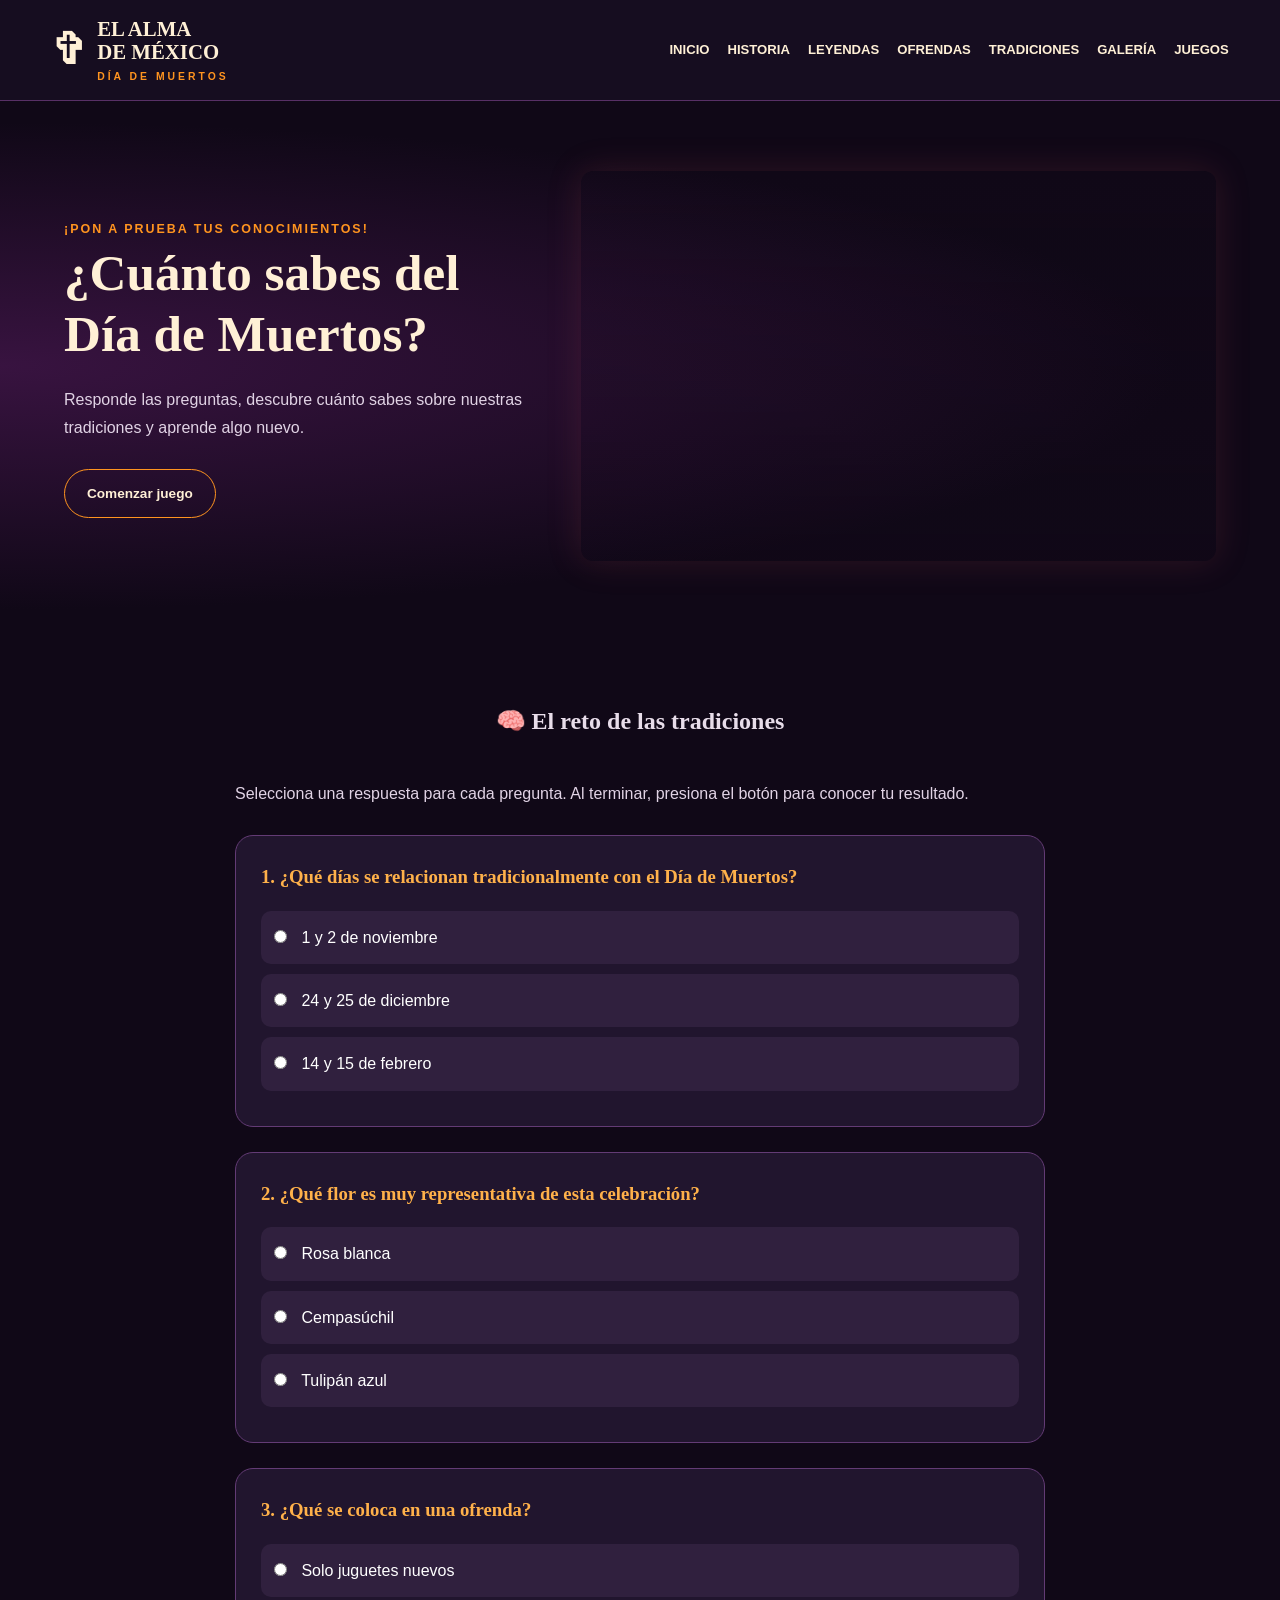
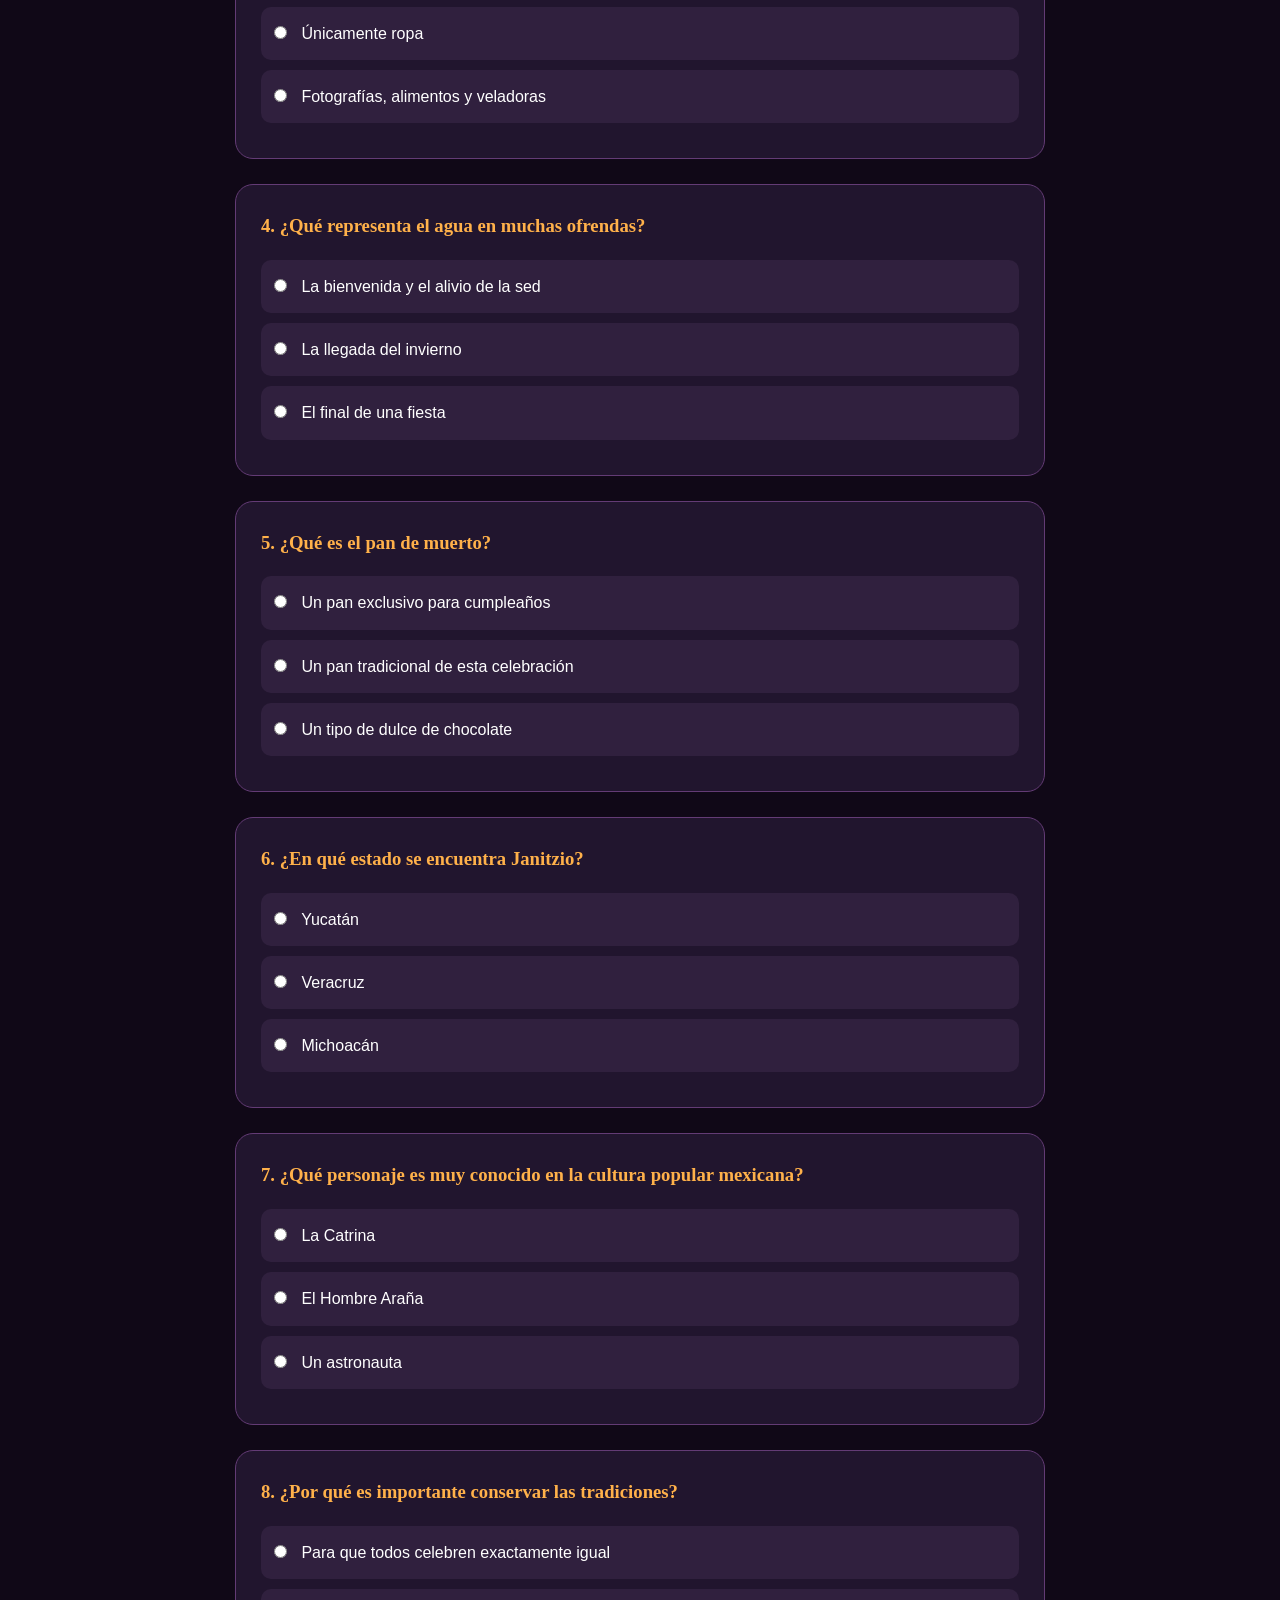
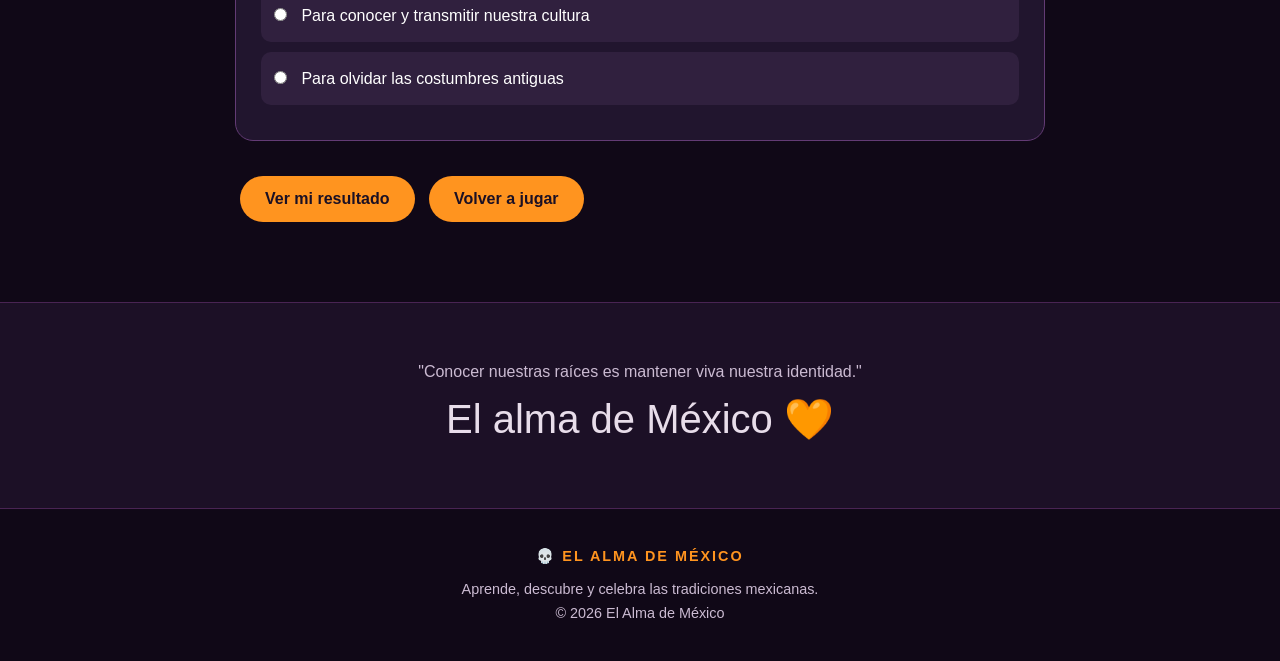
==== juego.html @ f1e9d84d "primer commit: Agregar pagina web" ====
<!DOCTYPE html>
<html lang="es">
<head>
    <meta charset="UTF-8">
    <meta name="viewport" content="width=device-width, initial-scale=1.0">
    <title>Juego | El Alma de México</title>
    <link rel="stylesheet" href="estilos.css">

    <style>
        .zona-juego {
            max-width: 850px;
            margin: 50px auto;
            padding: 20px;
        }

        .pregunta {
            background-color: #21152e;
            border: 1px solid #633b75;
            border-radius: 18px;
            padding: 25px;
            margin: 25px 0;
        }

        .pregunta h3 {
            color: #ffb14a;
            margin-bottom: 18px;
        }

        .opcion {
            display: block;
            background-color: #30203e;
            color: white;
            padding: 13px;
            margin: 10px 0;
            border-radius: 10px;
            cursor: pointer;
        }

        .opcion:hover {
            background-color: #59366d;
        }

        .opcion input {
            margin-right: 10px;
        }

        .resultado {
            background-color: #30203e;
            color: white;
            padding: 20px;
            border-radius: 15px;
            margin-top: 25px;
            text-align: center;
            display: none;
        }

        .boton-juego {
            background-color: #ff941f;
            color: #1b1024;
            border: none;
            padding: 14px 25px;
            border-radius: 25px;
            font-size: 16px;
            font-weight: bold;
            cursor: pointer;
            margin: 10px 5px;
        }

        .boton-juego:hover {
            background-color: #ffc16f;
        }

        .mensaje {
            margin-top: 12px;
            font-weight: bold;
        }
    </style>
</head>

<body>

    <header class="encabezado">
        <a href="index.html" class="logo">
            <span class="calavera">✞</span>
           <span>
            EL ALMA<br>DE MÉXICO
            <small>DÍA DE MUERTOS</small>
        </span>
        </a>

        <button class="menu-btn" id="menuBtn" aria-label="Abrir menú">
            ☰
        </button>

        <nav id="menu">
            <a href="index.html">Inicio</a>
            <a href="historia.html">Historia</a>
            <a href="leyendas.html">Leyendas</a>
            <a href="ofrendas.html">Ofrendas</a>
            <a href="tradiciones.html">Tradiciones</a>
            <a href="galeria.html">Galería</a>
            <a href="juego.html">Juegos</a>
        </nav>
    </header>

    <section class="portada">
        <div class="portada-texto">
            <span class="etiqueta">¡PON A PRUEBA TUS CONOCIMIENTOS!</span>

            <h1>¿Cuánto sabes del Día de Muertos?</h1>

            <p class="descripcion">
                Responde las preguntas, descubre cuánto sabes
                sobre nuestras tradiciones y aprende algo nuevo.
            </p>

            <a href="#preguntas" class="boton">
                Comenzar juego
            </a>
        </div>

        <div class="portada-imagen">
            <img
                src=""
                alt="">
        </div>
    </section>

    <main class="zona-juego" id="preguntas">

        <h2 class="titulo-seccion">🧠 El reto de las tradiciones</h2>

        <p class="descripcion">
            Selecciona una respuesta para cada pregunta.
            Al terminar, presiona el botón para conocer tu resultado.
        </p>

        <form id="quiz">

            <div class="pregunta">
                <h3>1. ¿Qué días se relacionan tradicionalmente con el Día de Muertos?</h3>

                <label class="opcion">
                    <input type="radio" name="p1" value="a">
                    1 y 2 de noviembre
                </label>

                <label class="opcion">
                    <input type="radio" name="p1" value="b">
                    24 y 25 de diciembre
                </label>

                <label class="opcion">
                    <input type="radio" name="p1" value="c">
                    14 y 15 de febrero
                </label>
            </div>

            <div class="pregunta">
                <h3>2. ¿Qué flor es muy representativa de esta celebración?</h3>

                <label class="opcion">
                    <input type="radio" name="p2" value="a">
                    Rosa blanca
                </label>

                <label class="opcion">
                    <input type="radio" name="p2" value="b">
                    Cempasúchil
                </label>

                <label class="opcion">
                    <input type="radio" name="p2" value="c">
                    Tulipán azul
                </label>
            </div>

            <div class="pregunta">
                <h3>3. ¿Qué se coloca en una ofrenda?</h3>

                <label class="opcion">
                    <input type="radio" name="p3" value="a">
                    Solo juguetes nuevos
                </label>

                <label class="opcion">
                    <input type="radio" name="p3" value="b">
                    Únicamente ropa
                </label>

                <label class="opcion">
                    <input type="radio" name="p3" value="c">
                    Fotografías, alimentos y veladoras
                </label>
            </div>

            <div class="pregunta">
                <h3>4. ¿Qué representa el agua en muchas ofrendas?</h3>

                <label class="opcion">
                    <input type="radio" name="p4" value="a">
                    La bienvenida y el alivio de la sed
                </label>

                <label class="opcion">
                    <input type="radio" name="p4" value="b">
                    La llegada del invierno
                </label>

                <label class="opcion">
                    <input type="radio" name="p4" value="c">
                    El final de una fiesta
                </label>
            </div>

            <div class="pregunta">
                <h3>5. ¿Qué es el pan de muerto?</h3>

                <label class="opcion">
                    <input type="radio" name="p5" value="a">
                    Un pan exclusivo para cumpleaños
                </label>

                <label class="opcion">
                    <input type="radio" name="p5" value="b">
                    Un pan tradicional de esta celebración
                </label>

                <label class="opcion">
                    <input type="radio" name="p5" value="c">
                    Un tipo de dulce de chocolate
                </label>
            </div>

            <div class="pregunta">
                <h3>6. ¿En qué estado se encuentra Janitzio?</h3>

                <label class="opcion">
                    <input type="radio" name="p6" value="a">
                    Yucatán
                </label>

                <label class="opcion">
                    <input type="radio" name="p6" value="b">
                    Veracruz
                </label>

                <label class="opcion">
                    <input type="radio" name="p6" value="c">
                    Michoacán
                </label>
            </div>

            <div class="pregunta">
                <h3>7. ¿Qué personaje es muy conocido en la cultura popular mexicana?</h3>

                <label class="opcion">
                    <input type="radio" name="p7" value="a">
                    La Catrina
                </label>

                <label class="opcion">
                    <input type="radio" name="p7" value="b">
                    El Hombre Araña
                </label>

                <label class="opcion">
                    <input type="radio" name="p7" value="c">
                    Un astronauta
                </label>
            </div>

            <div class="pregunta">
                <h3>8. ¿Por qué es importante conservar las tradiciones?</h3>

                <label class="opcion">
                    <input type="radio" name="p8" value="a">
                    Para que todos celebren exactamente igual
                </label>

                <label class="opcion">
                    <input type="radio" name="p8" value="b">
                    Para conocer y transmitir nuestra cultura
                </label>

                <label class="opcion">
                    <input type="radio" name="p8" value="c">
                    Para olvidar las costumbres antiguas
                </label>
            </div>

            <button type="button" class="boton-juego" onclick="calificar()">
                Ver mi resultado
            </button>

            <button type="reset" class="boton-juego" onclick="reiniciar()">
                Volver a jugar
            </button>

        </form>

        <div class="resultado" id="resultado" aria-live="polite">
            <h2 id="puntuacion"></h2>
            <p id="mensaje"></p>
        </div>

    </main>

    <section class="frase">
        <p>
            "Conocer nuestras raíces es mantener viva nuestra identidad."
        </p>
        <span>El alma de México 🧡</span>
    </section>

    <footer>
        <p class="footer-logo">💀 EL ALMA DE MÉXICO</p>
        <p>Aprende, descubre y celebra las tradiciones mexicanas.</p>
        <p>© 2026 El Alma de México</p>
    </footer>

    <script src="script.js"></script>

    <script>
        function calificar() {
            const respuestas = {
                p1: "a",
                p2: "b",
                p3: "c",
                p4: "a",
                p5: "b",
                p6: "c",
                p7: "a",
                p8: "b"
            };

            let puntos = 0;
            let contestadas = 0;

            for (let pregunta in respuestas) {
                const seleccionada = document.querySelector(
                    'input[name="' + pregunta + '"]:checked'
                );

                if (seleccionada) {
                    contestadas++;

                    if (seleccionada.value === respuestas[pregunta]) {
                        puntos++;
                    }
                }
            }

            const resultado = document.getElementById("resultado");
            const puntuacion = document.getElementById("puntuacion");
            const mensaje = document.getElementById("mensaje");

            resultado.style.display = "block";

            if (contestadas < 8) {
                puntuacion.textContent = "Te faltan preguntas por responder";
                mensaje.textContent =
                    "Has contestado " + contestadas +
                    " de 8 preguntas. Completa todas para conocer tu puntuación.";
            } else {
                puntuacion.textContent = "Obtuviste " + puntos + " de 8 puntos";

                if (puntos === 8) {
                    mensaje.textContent =
                        "¡Excelente! Conoces muy bien las tradiciones mexicanas. 🏵️";
                } else if (puntos >= 5) {
                    mensaje.textContent =
                        "¡Muy bien! Sabes bastante. Sigue descubriendo nuestra cultura. 🌼";
                } else {
                    mensaje.textContent =
                        "¡Sigue aprendiendo! Explora las demás páginas y vuelve a intentarlo. 💀";
                }
            }

            resultado.scrollIntoView({ behavior: "smooth", block: "center" });
        }

        function reiniciar() {
            document.getElementById("resultado").style.display = "none";
        }
    </script>

</body>
</html>
---- estilos.css ----
* {
    box-sizing: border-box;
    margin: 0;
    padding: 0;
}

html {
    scroll-behavior: smooth;
}

body {
    background: #100817;
    color: #e8ddea;
    font-family: Arial, sans-serif;
    line-height: 1.7;
}

h1, h2, h3, .logo {
    font-family: Georgia, "Times New Roman", serif;
}

a {
    color: inherit;
    text-decoration: none;
}

/* ENCABEZADO */

.encabezado {
    background: #160d20;
    border-bottom: 1px solid #583066;
    padding: 18px 4%;
    display: flex;
    align-items: center;
    justify-content: space-between;
    gap: 25px;
}

.logo {
    display: flex;
    align-items: center;
    gap: 10px;
    color: #fff0d6;
    font-size: 1.3rem;
    font-weight: bold;
    line-height: 1.1;
}

.calavera {
    font-size: 2.7rem;
}

.logo small {
    display: block;
    color: #ff941f;
    font-family: Arial, sans-serif;
    font-size: 0.65rem;
    letter-spacing: 3px;
    margin-top: 7px;
}

.encabezado nav {
    display: flex;
    align-items: center;
    gap: 18px;
    flex-wrap: wrap;
}

.encabezado nav a {
    color: #fff0d6;
    font-size: 0.82rem;
    font-weight: bold;
    text-transform: uppercase;
}

.encabezado nav a:hover,
.encabezado nav a.activo {
    color: #ff941f;
}

.menu-btn {
    display: none;
    color: #fff0d6;
    background: transparent;
    border: 1px solid #a84bd0;
    border-radius: 7px;
    padding: 7px 12px;
    font-size: 1.2rem;
    cursor: pointer;
}

/* PORTADA */

.portada {
    min-height: 530px;
    padding: 65px 5%;
    display: grid;
    grid-template-columns: 0.9fr 1.2fr;
    align-items: center;
    gap: 40px;
    background:
        radial-gradient(ellipse at left, #381340, #100817 65%);
}

.portada-texto {
    max-width: 550px;
}

.etiqueta {
    color: #ff941f;
    font-size: 0.78rem;
    font-weight: bold;
    letter-spacing: 2px;
    margin-bottom: 16px;
}

.portada h1 {
    color: #fff0d6;
    font-size: clamp(2.5rem, 4vw, 4rem);
    line-height: 1.2;
    margin-bottom: 22px;
}

.portada h1 span,
.titulo-seccion h2 span {
    color: #ff941f;
}

.descripcion {
    margin-bottom: 28px;
    color: #e1d3e5;
}

.boton {
    display: inline-block;
    border: 1px solid #ff941f;
    color: #fff0d6;
    border-radius: 25px;
    padding: 12px 22px;
    font-weight: bold;
    font-size: 0.85rem;
    transition: 0.3s;
}

.boton:hover {
    background: #ff941f;
    color: #160d20;
}

.portada-imagen {
    min-height: 390px;
    border-radius: 12px;
    background:
        linear-gradient(0deg, #10081733, transparent),
        url("https://i.pinimg.com/736x/b7/6e/d9/b76ed96dec4d619e13c76d4bd3732a2f.jpg")
        center / cover no-repeat;
    box-shadow: 0 0 35px #b44a5730;
}
.historia-foto img {
    width: 300px;
    height: auto;
    border-radius: 12px;
}

.historia {
    display: flex;
    align-items: center;
    justify-content: center;
    gap: 35px;
    max-width: 1000px;
    margin: 40px auto;
    padding: 20px;
}

.historia-foto {
    flex: 1;
    min-width: 0;
}

.historia-foto img {
    width: 100%;
    max-width: 400px;
    height: auto;
    display: block;
    margin: auto;
    border-radius: 15px;
}

.historia-texto {
    flex: 1;
    min-width: 0;
    line-height: 1.8;
}

@media (max-width: 700px) {
    .historia {
        flex-direction: column;
        gap: 20px;
    }

    .historia-foto,
    .historia-texto {
        width: 100%;
    }
}






/* Fondo oscuro del modal */
.modal-leyenda {
    display: none;
    position: fixed;
    z-index: 1000;
    inset: 0;
    background: rgba(8, 4, 15, 0.85);
    justify-content: center;
    align-items: center;
    padding: 20px;
}

/* Ventana de la leyenda */
.modal-contenido {
    position: relative;
    background: #21152e;
    color: white;
    width: 100%;
    max-width: 650px;
    max-height: 80vh;
    overflow-y: auto;
    padding: 35px;
    border: 1px solid #ff941f;
    border-radius: 20px;
    box-shadow: 0 0 30px rgba(255, 148, 31, 0.2);
}

.modal-contenido h2 {
    color: #ffb14a;
    margin: 0 35px 20px 0;
}

.modal-contenido p {
    line-height: 1.8;
    white-space: pre-line;
}

.cerrar-modal {
    position: absolute;
    top: 12px;
    right: 15px;
    background: transparent;
    color: white;
    border: none;
    font-size: 25px;
    cursor: pointer;
}

.cerrar-modal:hover {
    color: #ff941f;
}

body.modal-abierto {
    overflow: hidden;
}





/* SECCIÓN DE TARJETAS */

.explorar {
    padding: 65px 5%;
}

.titulo-seccion {
    text-align: center;
    max-width: 750px;
    margin: 0 auto 38px;
}

.titulo-seccion h2 {
    color: #fff0d6;
    font-size: clamp(2rem, 3vw, 2.8rem);
    line-height: 1.25;
}

.titulo-seccion > p:last-child {
    margin-top: 12px;
    color: #cbbbd2;
}

.tarjetas {
    display: grid;
    grid-template-columns: repeat(3, minmax(0, 1fr));
    gap: 20px;
}

.tarjeta {
    display: flex;
    flex-direction: column;
    align-items: center;
    text-align: center;
    background: #21132b;
    border: 1px solid #704084;
    border-radius: 12px;
    padding: 28px 20px;
    transition: 0.3s;
}

.tarjeta:hover {
    transform: translateY(-6px);
    background: #321b40;
}

.icono {
    display: grid;
    place-items: center;
    width: 70px;
    height: 70px;
    border: 1px solid currentColor;
    border-radius: 50%;
    font-size: 2rem;
    margin-bottom: 12px;
}

.tarjeta h3 {
    text-transform: uppercase;
    font-size: 1.35rem;
    margin-bottom: 10px;
}

.tarjeta p {
    color: #e4d7e8;
    margin-bottom: 15px;
}

.ver {
    margin-top: auto;
    font-weight: bold;
}

.morada {
    color: #d18af1;
    border-color: #8038a3;
}

.rosa {
    color: #f05288;
    border-color: #a63761;
}

.naranja {
    color: #ffab39;
    border-color: #a75d19;
}

/* Imágenes de las tarjetas de leyendas */
.contenido-card img {
    width: 100%;
    height: 220px;
    object-fit: cover;
    display: block;
    border-radius: 12px;
}


/* Imágenes del mismo tamaño en Tradiciones */
.foto-tradicion {
    width: 100%;
    height: 220px;
    object-fit: cover;
    display: block;
    border-radius: 12px 12px 0 0;
}


/* FRASE FINAL */

.frase {
    text-align: center;
    padding: 55px 6%;
    background: #1c1026;
    border-top: 1px solid #492453;
    border-bottom: 1px solid #492453;
}

.frase > span {
    font-size: 2.5rem;
}

.frase h2 {
    color: #fff0d6;
    font-size: clamp(1.6rem, 3vw, 2.5rem);
    margin: 12px 0;
}

.frase p {
    color: #cbbbd2;
}

/* PIE DE PÁGINA */

footer {
    text-align: center;
    padding: 35px 20px;
    color: #cbbbd2;
    font-size: 0.9rem;
}

.footer-logo {
    color: #ff941f;
    font-weight: bold;
    letter-spacing: 2px;
    margin-bottom: 8px;
}

/* CELULARES Y TABLETAS */

@media (max-width: 1100px) {
    .encabezado {
        flex-wrap: wrap;
    }

    .menu-btn {
        display: block;
    }

    .encabezado nav {
        display: none;
        width: 100%;
        flex-direction: column;
        align-items: flex-start;
        gap: 14px;
        padding: 12px 0;
    }

    .encabezado nav.abierto {
        display: flex;
    }

    .portada {
        grid-template-columns: 1fr;
    }

    .portada-imagen {
        min-height: 300px;
    }
}

@media (max-width: 700px) {
    .tarjetas {
        grid-template-columns: 1fr;
    }

    .portada {
        padding: 45px 6%;
    }

    .portada h1 {
        font-size: 2.5rem;
    }

    .explorar {
        padding: 45px 6%;
    }

    .logo {
        font-size: 1.1rem;
    }
    
.historia-foto img {
    width: 250px;
    height: auto;
    border-radius: 12px;
}


.historia {
    display: flex;
    align-items: center;
    justify-content: center;
    gap: 35px;
    max-width: 1000px;
    margin: 40px auto;
    padding: 20px;
}

.historia-foto {
    flex: 1;
    min-width: 0;
}

.historia-foto img {
    width: 100%;
    max-width: 400px;
    height: auto;
    display: block;
    margin: auto;
    border-radius: 15px;
}

.historia-texto {
    flex: 1;
    min-width: 0;
    line-height: 1.8;
}

@media (max-width: 700px) {
    .historia {
        flex-direction: column;
        gap: 20px;
    }

    .historia-foto,
    .historia-texto {
        width: 100%;
    }
}

/* Imágenes de las tarjetas de leyendas */
.contenido-card img {
    width: 100%;
    height: 220px;
    object-fit: cover;
    display: block;
    border-radius: 12px;
}
 


/* Fondo oscuro del modal */
.modal-leyenda {
    display: none;
    position: fixed;
    z-index: 1000;
    inset: 0;
    background: rgba(8, 4, 15, 0.85);
    justify-content: center;
    align-items: center;
    padding: 20px;
}

/* Ventana de la leyenda */
.modal-contenido {
    position: relative;
    background: #21152e;
    color: white;
    width: 100%;
    max-width: 650px;
    max-height: 80vh;
    overflow-y: auto;
    padding: 35px;
    border: 1px solid #ff941f;
    border-radius: 20px;
    box-shadow: 0 0 30px rgba(255, 148, 31, 0.2);
}

.modal-contenido h2 {
    color: #ffb14a;
    margin: 0 35px 20px 0;
}

.modal-contenido p {
    line-height: 1.8;
    white-space: pre-line;
}

.cerrar-modal {
    position: absolute;
    top: 12px;
    right: 15px;
    background: transparent;
    color: white;
    border: none;
    font-size: 25px;
    cursor: pointer;
}

.cerrar-modal:hover {
    color: #ff941f;
}

body.modal-abierto {
    overflow: hidden;
}


/* Imágenes del mismo tamaño en Tradiciones */
.foto-tradicion {
    width: 100%;
    height: 220px;
    object-fit: cover;
    display: block;
    border-radius: 12px 12px 0 0;
}



}
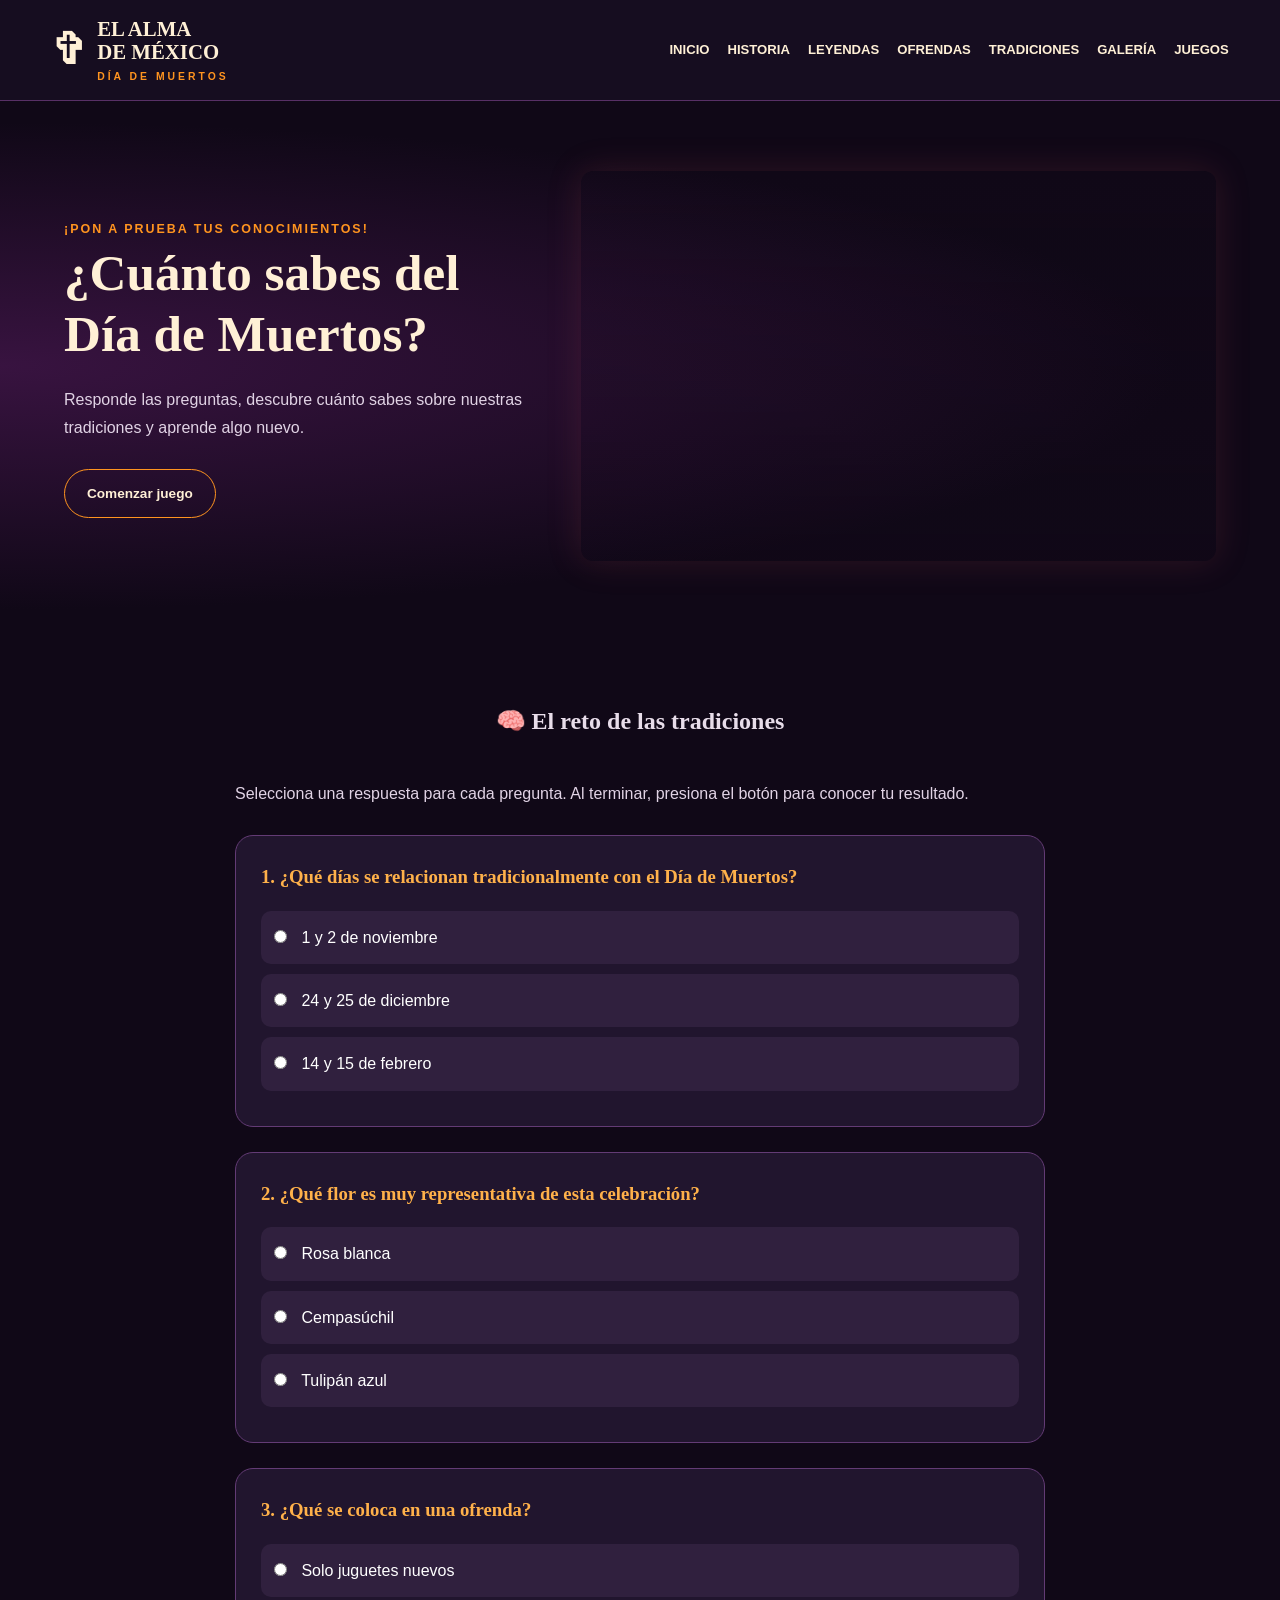
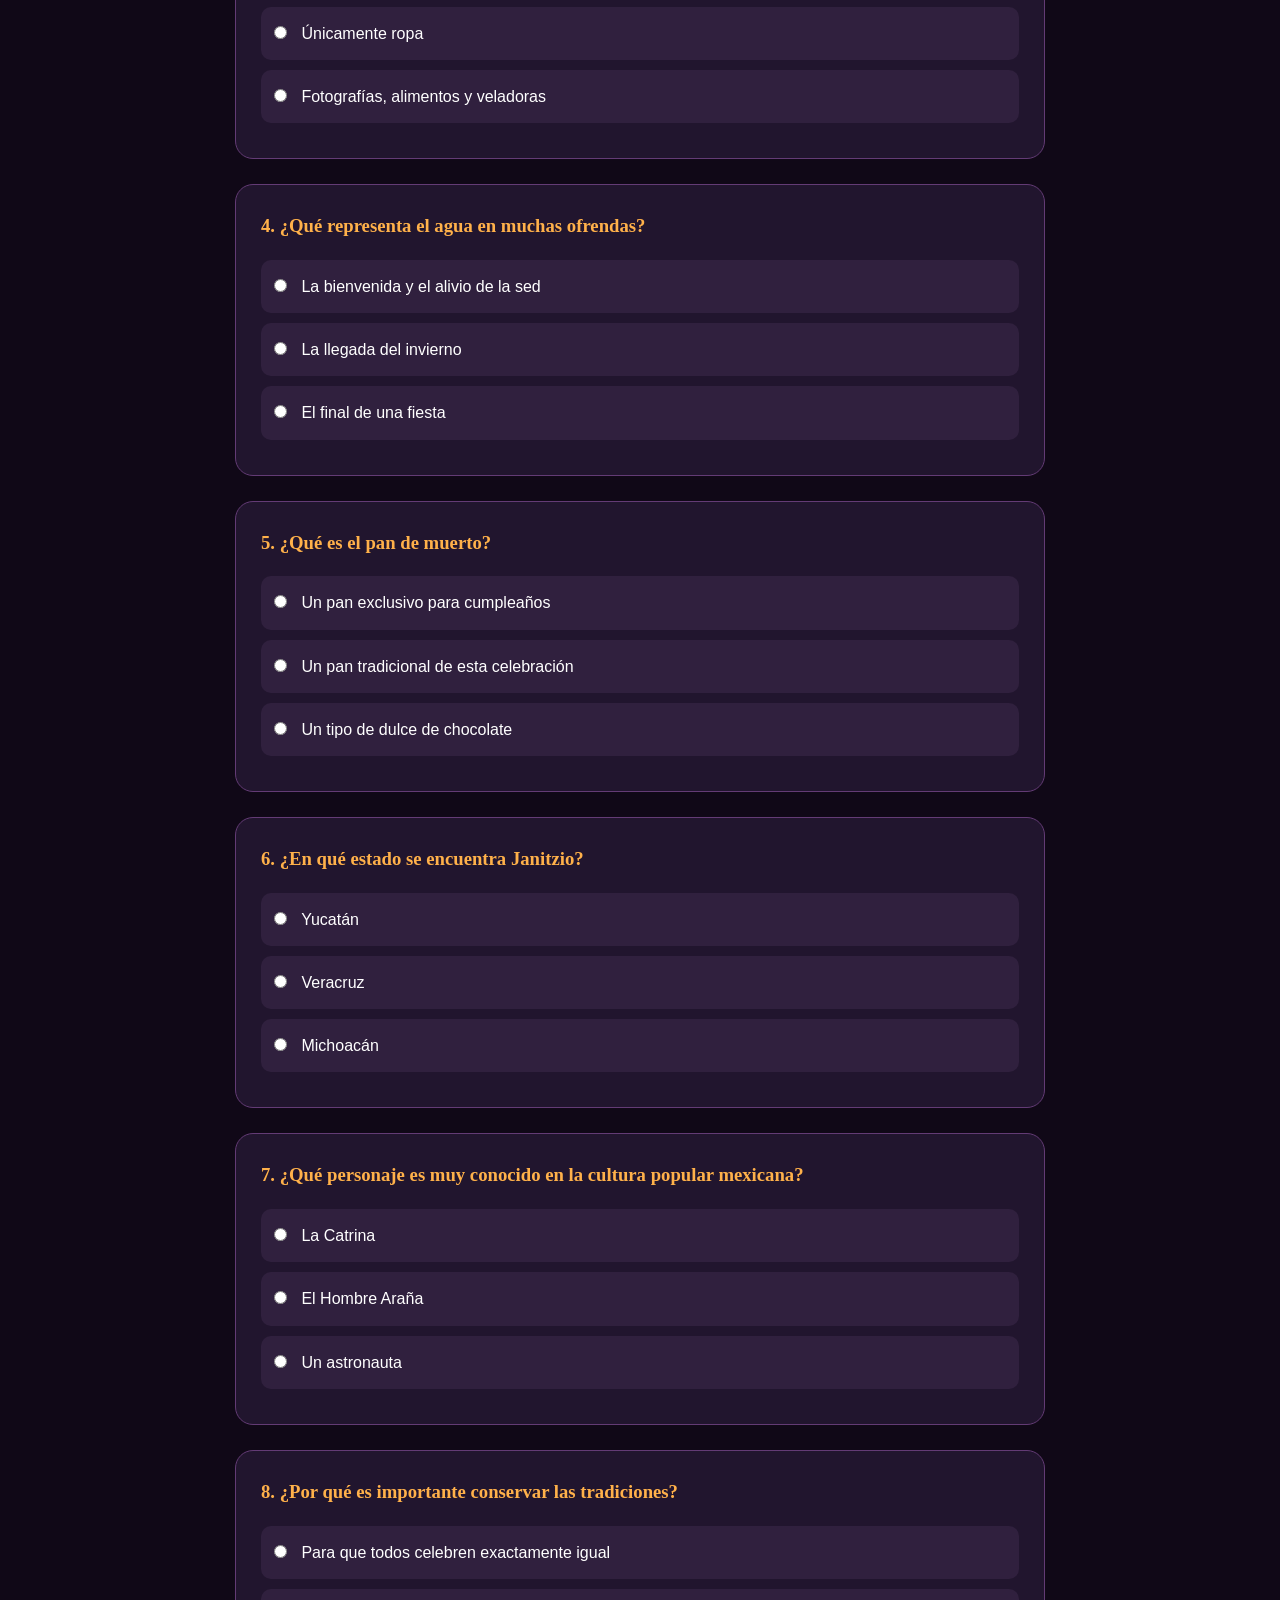
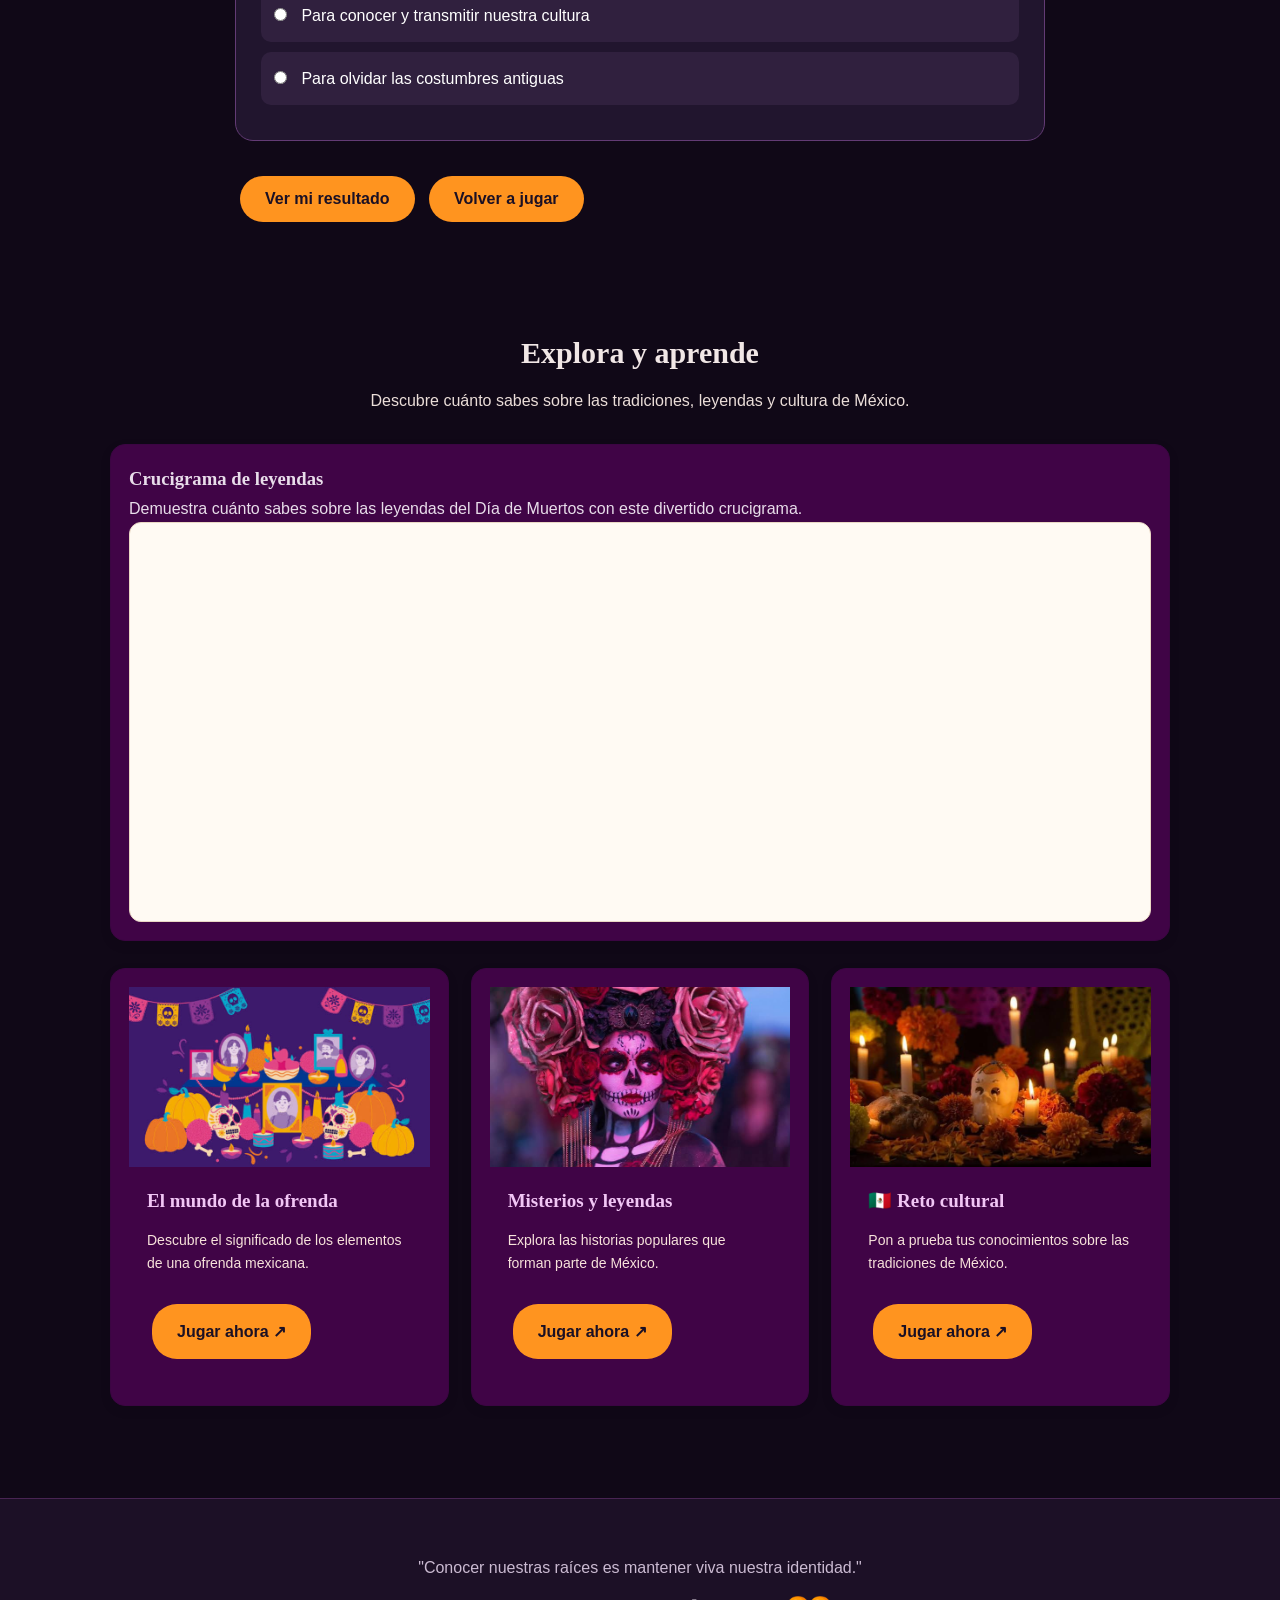
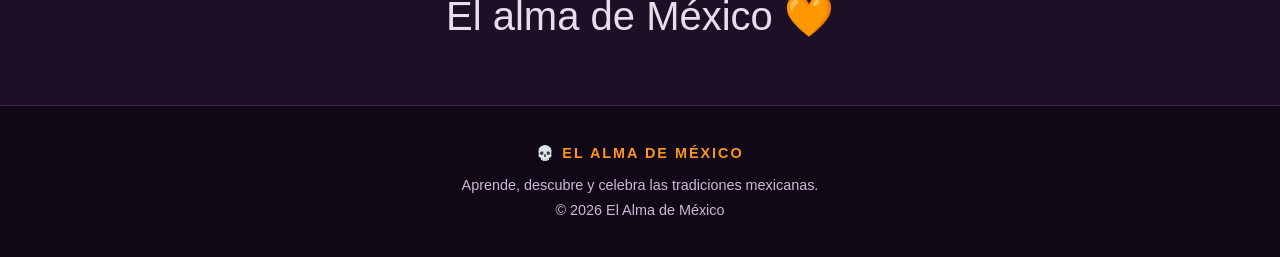
==== commit 8a5c2dcb: "juegos nuevos" ====
--- a/juego.html
+++ b/juego.html
@@ -306,6 +306,98 @@
 
     </main>
 
+
+   <section class="seccion-juegos">
+    <h2>Explora y aprende</h2>
+    <p class="descripcion-juegos">
+        Descubre cuánto sabes sobre las tradiciones,
+        leyendas y cultura de México.
+    </p>
+
+    <article class="tarjeta-juego">
+    <h3> Crucigrama de leyendas</h3>
+    <p>Demuestra cuánto sabes sobre las leyendas del Día de Muertos con este divertido crucigrama.</p>
+
+    <div class="juego-educaplay">
+        <iframe
+            src="https://es.educaplay.com/juego/31278280-crucigrama_leyendas_del_dia_de_muertos.html"
+            title="Crucigrama de leyendas del Día de Muertos"
+            allow="fullscreen; autoplay; allow-top-navigation-by-user-activation"
+            allowfullscreen
+            width="795"
+            height="690"
+            frameborder="0">
+        </iframe>
+    </div>
+</article>
+<br>
+
+    <div class="contenedor-tarjetas">
+
+    
+
+        <article class="tarjeta-juego">
+            <img src="juego1.jpg"
+                 alt="">
+
+            <div class="contenido-juego">
+                <h3>El mundo de la ofrenda</h3>
+                <p>
+                    Descubre el significado de los elementos
+                    de una ofrenda mexicana.
+                </p>
+                <a href="https://es.educaplay.com/recursos-educativos/31277906-dia_de_muertos_palabras_y_tradiciones.html"
+                   target="_blank"
+                   rel="noopener noreferrer"
+                   class="boton-juego">
+                    Jugar ahora ↗
+                </a>
+            </div>
+        </article>
+
+        <article class="tarjeta-juego">
+            <img src="juego2.jpg"
+                 alt="Leyendas mexicanas">
+
+            <div class="contenido-juego">
+                <h3>Misterios y leyendas</h3>
+                <p>
+                    Explora las historias populares
+                    que forman parte de México.
+                </p>
+                <a href="https://es.educaplay.com/recursos-educativos/31278219-asterquiz_del_dia_de_muertos_tradicion_y_color.html"
+                   target="_blank"
+                   rel="noopener noreferrer"
+                   class="boton-juego">
+                    Jugar ahora ↗
+                </a>
+            </div>
+        </article>
+
+        <article class="tarjeta-juego">
+            <img src="juego3.jpg"
+                 alt="Tradiciones mexicanas">
+
+            <div class="contenido-juego">
+                <h3>🇲🇽 Reto cultural</h3>
+                <p>
+                    Pon a prueba tus conocimientos
+                    sobre las tradiciones de México.
+                </p>
+                <a href="https://es.educaplay.com/recursos-educativos/31278266-rato_cultural_dia_de_muertos.html"
+                   target="_blank"
+                   rel="noopener noreferrer"
+                   class="boton-juego">
+                    Jugar ahora ↗
+                </a>
+            </div>
+        </article>
+
+
+
+    </div>
+</section>
+<br>
     <section class="frase">
         <p>
             "Conocer nuestras raíces es mantener viva nuestra identidad."
--- a/estilos.css
+++ b/estilos.css
@@ -266,8 +266,151 @@
 }
 
 
-
-
+/* Sección de juegos */
+.seccion-juegos {
+    max-width: 1100px;
+    margin: 40px auto;
+    padding: 25px 20px;
+    text-align: center;
+}
+
+.seccion-juegos h2 {
+    color: #f1e7e6;
+    font-family: Georgia, serif;
+    font-size: 30px;
+    margin-bottom: 10px;
+}
+
+.descripcion-juegos {
+    color: #ebded9;
+    line-height: 1.6;
+    margin-bottom: 30px;
+}
+
+/* Tres tarjetas alineadas */
+.contenedor-tarjetas {
+    display: grid;
+    grid-template-columns: repeat(3, minmax(0, 1fr));
+    gap: 22px;
+    align-items: stretch;
+}
+
+.tarjeta-juego {
+    display: flex;
+    flex-direction: column;
+    min-width: 0;
+    background: #dfb2e4;
+    border: 1px solid #e7c0f3;
+    border-radius: 15px;
+    overflow: hidden;
+    text-align: left;
+    box-shadow: 0 4px 12px #00000015;
+    transition: transform 0.3s;
+}
+
+.tarjeta-juego:hover {
+    transform: translateY(-5px);
+}
+
+.tarjeta-juego img {
+    width: 100%;
+    height: 180px;
+    object-fit: cover;
+}
+
+.contenido-juego {
+    display: flex;
+    flex-direction: column;
+    align-items: flex-start;
+    flex: 1;
+    padding: 18px;
+}
+
+.contenido-juego h3 {
+    color: #f1c6f5;
+    font-size: 19px;
+    margin: 0 0 12px;
+}
+
+.contenido-juego p {
+    color: #f7e2db;
+    font-size: 14px;
+    line-height: 1.6;
+    margin: 0 0 20px;
+}
+
+.boton-juego {
+    display: inline-block;
+    margin-top: auto;
+    padding: 11px 18px;
+    background: #17634a;
+    color: white;
+    text-decoration: none;
+    border-radius: 8px;
+    font-weight: bold;
+    transition: background 0.3s;
+}
+
+.boton-juego:hover {
+    background: #104632;
+}
+
+/* Tabletas */
+@media (max-width: 800px) {
+    .contenedor-tarjetas {
+        grid-template-columns: repeat(2, minmax(0, 1fr));
+    }
+}
+
+/* Celulares */
+@media (max-width: 550px) {
+    .contenedor-tarjetas {
+        grid-template-columns: 1fr;
+    }
+}
+
+
+
+/* Contenedor del juego */
+.juego-educaplay {
+    width: 100%;
+    height: 400px;
+    overflow: hidden;
+    border-radius: 12px;
+    background-color: #fffaf3;
+    border: 1px solid #ead8c4;
+}
+
+/* Ajuste del iframe de Educaplay */
+.juego-educaplay iframe {
+    display: block;
+    width: 100%;
+    height: 100%;
+    border: none;
+    border-radius: 12px;
+}
+
+/* Tarjeta del juego */
+.tarjeta-juego {
+    min-width: 0;
+    padding: 18px;
+    background-color: #400446;
+    border: 1px solid #3b0542;
+    border-radius: 15px;
+    box-shadow: 0 4px 12px #00000015;
+    box-sizing: border-box;
+}
+
+/* Adaptación para celulares */
+@media (max-width: 600px) {
+    .juego-educaplay {
+        height: 450px;
+    }
+
+    .tarjeta-juego {
+        padding: 12px;
+    }
+}
 
 /* SECCIÓN DE TARJETAS */
 
